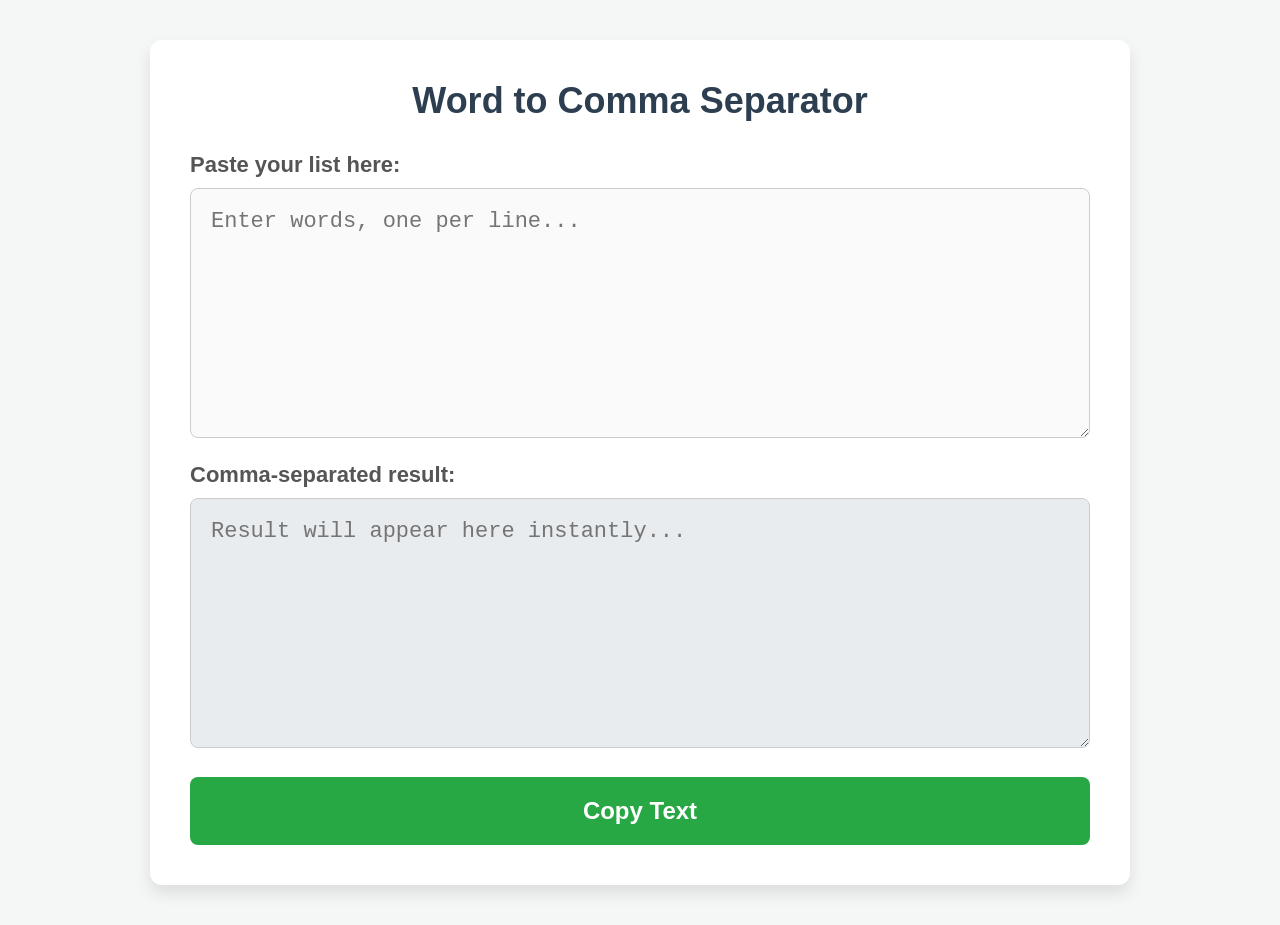
==== projects/comma_separator/index.html @ a1153c00 "update Added: dark light themes comma_separator project nouter project buttons to view or use th" ====
<!DOCTYPE html>
<html lang="en">
<head>
    <meta charset="UTF-8">
    <meta name="viewport" content="width=device-width, initial-scale=1.0">
    <title>Comma Separator</title>
    <style>
        body {
            font-family: 'Segoe UI', Tahoma, Geneva, Verdana, sans-serif;
            background-color: #f4f7f6;
            color: #333;
            display: flex;
            justify-content: center;
            padding: 40px 20px;
            margin: 0;
        }
        .container {
            background: white;
            padding: 40px;
            border-radius: 12px;
            box-shadow: 0 8px 16px rgba(0,0,0,0.1);
            width: 100%;
            max-width: 900px;
        }
        h2 {
            margin-top: 0;
            font-size: 36px;
            color: #2c3e50;
            text-align: center;
        }
        label {
            font-weight: 600;
            font-size: 22px;
            margin-top: 20px;
            display: block;
            color: #555;
        }
        textarea {
            width: 100%;
            min-height: 250px;
            margin-top: 10px;
            padding: 20px;
            border: 1px solid #ccc;
            border-radius: 8px;
            box-sizing: border-box;
            font-family: monospace;
            font-size: 22px;
            resize: vertical;
            background-color: #fafafa;
            transition: border-color 0.3s;
        }
        textarea:focus {
            outline: none;
            border-color: #3498db;
            box-shadow: 0 0 5px rgba(52, 152, 219, 0.3);
        }
        #output {
            background-color: #e9ecef;
            color: #495057;
        }
        button {
            margin-top: 25px;
            width: 100%;
            padding: 20px;
            font-size: 24px;
            font-weight: bold;
            color: white;
            background-color: #28a745;
            border: none;
            border-radius: 8px;
            cursor: pointer;
            transition: background-color 0.3s;
        }
        button:hover {
            background-color: #218838;
        }
        button:active {
            background-color: #1e7e34;
        }
    </style>
</head>
<body>

    <div class="container">
        <h2>Word to Comma Separator</h2>
        
        <label for="input">Paste your list here:</label>
        <textarea id="input" placeholder="Enter words, one per line..."></textarea>
        
        <label for="output">Comma-separated result:</label>
        <textarea id="output" readonly placeholder="Result will appear here instantly..."></textarea>
        
        <button id="copyBtn" onclick="copyText()">Copy Text</button>
    </div>

    <script>
        const inputField = document.getElementById('input');
        const outputField = document.getElementById('output');
        const copyBtn = document.getElementById('copyBtn');

        inputField.addEventListener('input', () => {
            const formatted = inputField.value
                .split('\n')
                .map(word => word.trim())
                .filter(word => word.length > 0)
                .join(', ');
            
            outputField.value = formatted;
            copyBtn.textContent = 'Copy Text'; 
            copyBtn.style.backgroundColor = '#28a745';
        });

        function copyText() {
            if (!outputField.value) return;
            
            navigator.clipboard.writeText(outputField.value).then(() => {
                copyBtn.textContent = 'Copied!';
                copyBtn.style.backgroundColor = '#17a2b8'; 
                
                setTimeout(() => {
                    copyBtn.textContent = 'Copy Text';
                    copyBtn.style.backgroundColor = '#28a745';
                }, 2000);
            }).catch(err => {
                console.error('Failed to copy text: ', err);
            });
        }
    </script>

</body>
</html>
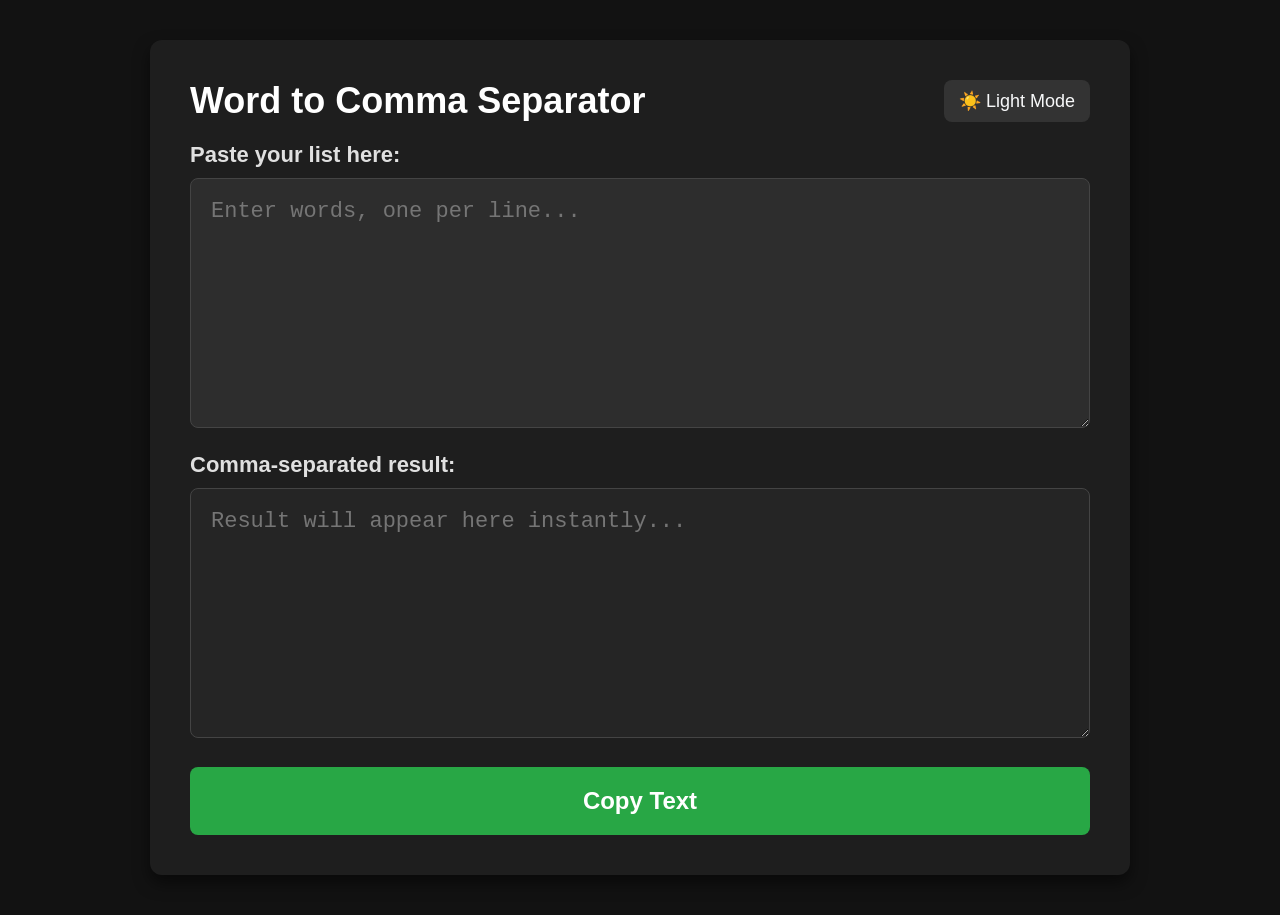
==== commit 5c72b141: "Updated comma_separator Added dark and light color themes" ====
--- a/projects/comma_separator/index.html
+++ b/projects/comma_separator/index.html
@@ -5,49 +5,96 @@
     <meta name="viewport" content="width=device-width, initial-scale=1.0">
     <title>Comma Separator</title>
     <style>
+        :root {
+            --bg-color: #f4f7f6;
+            --text-color: #333;
+            --heading-color: #2c3e50;
+            --container-bg: #ffffff;
+            --container-shadow: rgba(0,0,0,0.1);
+            --input-bg: #fafafa;
+            --input-border: #ccc;
+            --input-text: #333;
+            --output-bg: #e9ecef;
+            --output-text: #495057;
+            --btn-theme-bg: #ddd;
+            --btn-theme-text: #333;
+        }
+
+        [data-theme="dark"] {
+            --bg-color: #121212;
+            --text-color: #e0e0e0;
+            --heading-color: #ffffff;
+            --container-bg: #1e1e1e;
+            --container-shadow: rgba(0,0,0,0.5);
+            --input-bg: #2d2d2d;
+            --input-border: #444;
+            --input-text: #f8f9fa;
+            --output-bg: #252525;
+            --output-text: #ced4da;
+            --btn-theme-bg: #333;
+            --btn-theme-text: #f8f9fa;
+        }
+
         body {
             font-family: 'Segoe UI', Tahoma, Geneva, Verdana, sans-serif;
-            background-color: #f4f7f6;
-            color: #333;
+            background-color: var(--bg-color);
+            color: var(--text-color);
             display: flex;
             justify-content: center;
             padding: 40px 20px;
             margin: 0;
+            transition: background-color 0.3s, color 0.3s;
         }
         .container {
-            background: white;
+            background: var(--container-bg);
             padding: 40px;
             border-radius: 12px;
-            box-shadow: 0 8px 16px rgba(0,0,0,0.1);
+            box-shadow: 0 8px 16px var(--container-shadow);
             width: 100%;
             max-width: 900px;
+            transition: background-color 0.3s;
+        }
+        .header {
+            display: flex;
+            justify-content: space-between;
+            align-items: center;
+            margin-bottom: 20px;
         }
         h2 {
-            margin-top: 0;
+            margin: 0;
             font-size: 36px;
-            color: #2c3e50;
-            text-align: center;
+            color: var(--heading-color);
+        }
+        .theme-toggle {
+            padding: 10px 15px;
+            font-size: 18px;
+            cursor: pointer;
+            border: none;
+            border-radius: 8px;
+            background-color: var(--btn-theme-bg);
+            color: var(--btn-theme-text);
+            transition: 0.3s;
         }
         label {
             font-weight: 600;
             font-size: 22px;
             margin-top: 20px;
             display: block;
-            color: #555;
         }
         textarea {
             width: 100%;
             min-height: 250px;
             margin-top: 10px;
             padding: 20px;
-            border: 1px solid #ccc;
+            border: 1px solid var(--input-border);
             border-radius: 8px;
             box-sizing: border-box;
             font-family: monospace;
             font-size: 22px;
             resize: vertical;
-            background-color: #fafafa;
-            transition: border-color 0.3s;
+            background-color: var(--input-bg);
+            color: var(--input-text);
+            transition: border-color 0.3s, background-color 0.3s, color 0.3s;
         }
         textarea:focus {
             outline: none;
@@ -55,10 +102,10 @@
             box-shadow: 0 0 5px rgba(52, 152, 219, 0.3);
         }
         #output {
-            background-color: #e9ecef;
-            color: #495057;
+            background-color: var(--output-bg);
+            color: var(--output-text);
         }
-        button {
+        .copy-btn {
             margin-top: 25px;
             width: 100%;
             padding: 20px;
@@ -71,18 +118,17 @@
             cursor: pointer;
             transition: background-color 0.3s;
         }
-        button:hover {
-            background-color: #218838;
-        }
-        button:active {
-            background-color: #1e7e34;
-        }
+        .copy-btn:hover { background-color: #218838; }
+        .copy-btn:active { background-color: #1e7e34; }
     </style>
 </head>
 <body>
 
     <div class="container">
-        <h2>Word to Comma Separator</h2>
+        <div class="header">
+            <h2>Word to Comma Separator</h2>
+            <button id="themeToggle" class="theme-toggle">☀️ Light Mode</button>
+        </div>
         
         <label for="input">Paste your list here:</label>
         <textarea id="input" placeholder="Enter words, one per line..."></textarea>
@@ -90,10 +136,28 @@
         <label for="output">Comma-separated result:</label>
         <textarea id="output" readonly placeholder="Result will appear here instantly..."></textarea>
         
-        <button id="copyBtn" onclick="copyText()">Copy Text</button>
+        <button id="copyBtn" class="copy-btn" onclick="copyText()">Copy Text</button>
     </div>
 
     <script>
+        // Theme Logic
+        const themeToggle = document.getElementById('themeToggle');
+        const currentTheme = localStorage.getItem('theme') || 'dark';
+
+        function setTheme(theme) {
+            document.documentElement.setAttribute('data-theme', theme);
+            localStorage.setItem('theme', theme);
+            themeToggle.textContent = theme === 'dark' ? '☀️ Light Mode' : '🌙 Dark Mode';
+        }
+
+        setTheme(currentTheme);
+
+        themeToggle.addEventListener('click', () => {
+            const newTheme = document.documentElement.getAttribute('data-theme') === 'dark' ? 'light' : 'dark';
+            setTheme(newTheme);
+        });
+
+        // Conversion & Copy Logic
         const inputField = document.getElementById('input');
         const outputField = document.getElementById('output');
         const copyBtn = document.getElementById('copyBtn');
@@ -128,4 +192,4 @@
     </script>
 
 </body>
-</html>+</html>
